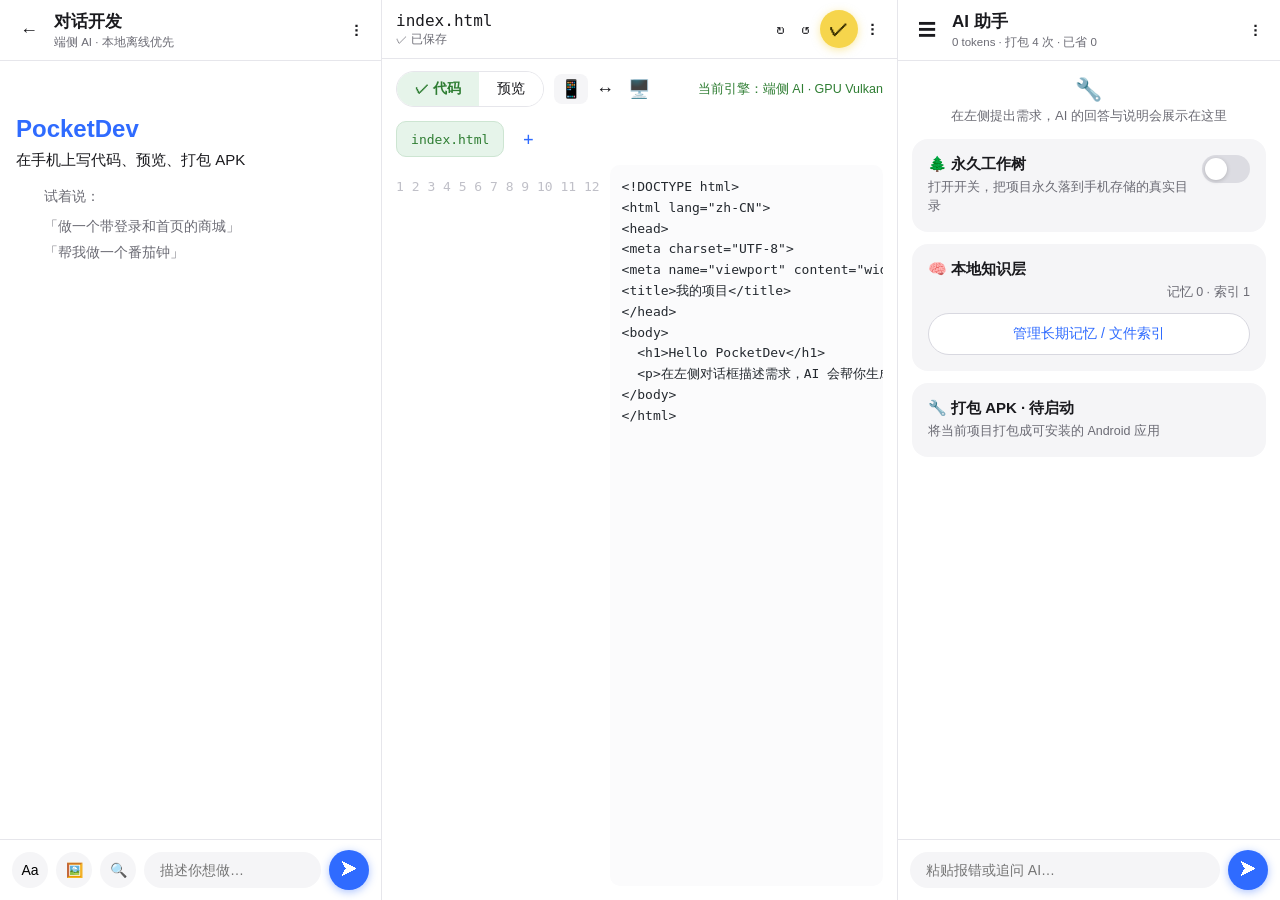
==== pocketdev/index.html @ 3df7f2e0 "feat: 手机全栈代码开发平台 Co-authored-by: traeagent <traeagent@users.noreply.github.com>" ====
<!DOCTYPE html>
<html lang="zh-CN">
<head>
<meta charset="UTF-8">
<meta name="viewport" content="width=device-width, initial-scale=1.0, maximum-scale=1.0, user-scalable=no">
<title>PocketDev - 手机全栈开发平台</title>
<link rel="stylesheet" href="style.css">
</head>
<body>

<!-- 移动端底部面板切换栏 -->
<nav class="mobile-nav">
  <button class="mnav-btn active" data-panel="chat">💬 对话</button>
  <button class="mnav-btn" data-panel="editor">📝 代码</button>
  <button class="mnav-btn" data-panel="assistant">🤖 AI 助手</button>
</nav>

<div class="app">

  <!-- ========== 左栏：对话开发 ========== -->
  <section class="panel panel-chat" id="panel-chat">
    <header class="panel-header">
      <button class="icon-btn" title="返回">←</button>
      <div class="header-title">
        <h1>对话开发</h1>
        <p>端侧 AI · 本地离线优先</p>
      </div>
      <button class="icon-btn" title="更多">⋮</button>
    </header>

    <div class="chat-body" id="chatBody">
      <div class="welcome" id="welcome">
        <h2 class="logo">PocketDev</h2>
        <p class="slogan">在手机上写代码、预览、打包 APK</p>
        <div class="try-say">
          <p class="try-title">试着说：</p>
          <button class="try-item" data-prompt="做一个带登录和首页的商城">「做一个带登录和首页的商城」</button>
          <button class="try-item" data-prompt="帮我做一个番茄钟">「帮我做一个番茄钟」</button>
        </div>
      </div>
    </div>

    <footer class="chat-input-bar">
      <button class="round-btn" title="文本设置">Aa</button>
      <button class="round-btn" title="图片">🖼️</button>
      <button class="round-btn" title="搜索">🔍</button>
      <input type="text" id="chatInput" placeholder="描述你想做…" autocomplete="off">
      <button class="send-btn" id="chatSend" title="发送">➤</button>
    </footer>
  </section>

  <!-- ========== 中栏：代码 / 预览 ========== -->
  <section class="panel panel-editor active" id="panel-editor">
    <header class="panel-header">
      <div class="header-title file-title">
        <h1 id="currentFileName">index.html</h1>
        <p class="save-state" id="saveState">✓ 已保存</p>
      </div>
      <div class="header-actions">
        <button class="icon-btn" id="btnRefresh" title="刷新预览">↻</button>
        <button class="icon-btn" id="btnUndo" title="撤销">↺</button>
        <button class="check-btn" id="btnSave" title="保存">✓</button>
        <button class="icon-btn" title="更多">⋮</button>
      </div>
    </header>

    <div class="editor-toolbar">
      <div class="view-toggle">
        <button class="toggle-btn active" id="tabCode">✓ 代码</button>
        <button class="toggle-btn" id="tabPreview">预览</button>
      </div>
      <div class="device-btns">
        <button class="icon-btn device active" data-device="phone" title="手机">📱</button>
        <button class="icon-btn device" data-device="fold" title="折叠屏">↔️</button>
        <button class="icon-btn device" data-device="desktop" title="桌面">🖥️</button>
      </div>
      <span class="engine-tag">当前引擎：端侧 AI · GPU Vulkan</span>
    </div>

    <div class="file-tabs" id="fileTabs"></div>

    <div class="editor-body">
      <div class="code-wrap" id="codeWrap">
        <div class="line-nums" id="lineNums">1</div>
        <textarea id="codeEditor" spellcheck="false"></textarea>
      </div>
      <div class="preview-wrap hidden" id="previewWrap">
        <iframe id="previewFrame" class="preview-phone" sandbox="allow-scripts"></iframe>
      </div>
    </div>
  </section>

  <!-- ========== 右栏：AI 助手 ========== -->
  <section class="panel panel-assistant" id="panel-assistant">
    <header class="panel-header">
      <button class="icon-btn" title="菜单">☰</button>
      <div class="header-title">
        <h1>AI 助手</h1>
        <p><span id="tokenCount">0</span> tokens · 打包 <span id="buildCount">4</span> 次 · 已省 <span id="savedCount">0</span></p>
      </div>
      <button class="icon-btn" title="更多">⋮</button>
    </header>

    <div class="assistant-body">
      <div class="ai-hint">
        <span class="wrench">🔧</span>
        <p>在左侧提出需求，AI 的回答与说明会展示在这里</p>
      </div>
      <div class="ai-messages" id="aiMessages"></div>

      <div class="card">
        <div class="card-row">
          <div class="card-text">
            <h3>🌲 永久工作树</h3>
            <p>打开开关，把项目永久落到手机存储的真实目录</p>
          </div>
          <label class="switch">
            <input type="checkbox" id="workTreeSwitch">
            <span class="slider"></span>
          </label>
        </div>
      </div>

      <div class="card">
        <div class="card-row">
          <div class="card-text">
            <h3>🧠 本地知识层</h3>
            <p class="card-meta">记忆 <span id="memCount">0</span> · 索引 <span id="indexCount">1</span></p>
          </div>
        </div>
        <button class="outline-btn" id="memBtn">管理长期记忆 / 文件索引</button>
      </div>

      <div class="card build-card" id="buildCard">
        <div class="card-row">
          <div class="card-text">
            <h3>🔧 打包 APK · <span id="buildState">待启动</span></h3>
            <p id="buildDesc">将当前项目打包成可安装的 Android 应用</p>
          </div>
        </div>
        <div class="progress hidden" id="buildProgress"><div class="progress-inner" id="buildInner"></div></div>
      </div>
    </div>

    <footer class="chat-input-bar">
      <input type="text" id="aiInput" placeholder="粘贴报错或追问 AI…" autocomplete="off">
      <button class="send-btn" id="aiSend" title="发送">➤</button>
    </footer>
  </section>

</div>

<div class="toast" id="toast"></div>

<script src="app.js"></script>
</body>
</html>
---- pocketdev/style.css ----
* { margin: 0; padding: 0; box-sizing: border-box; -webkit-tap-highlight-color: transparent; }

:root {
  --blue: #2f6bff;
  --green: #2e7d32;
  --green-bg: #e6f4ea;
  --yellow: #f6d54c;
  --gray-bg: #f5f5f7;
  --border: #e6e6eb;
  --text: #1a1a1e;
  --text-2: #6b6b74;
  --mono: "SF Mono", "JetBrains Mono", Consolas, monospace;
}

html, body { height: 100%; }
body {
  font-family: -apple-system, "PingFang SC", "Microsoft YaHei", sans-serif;
  background: #fff;
  color: var(--text);
  overflow: hidden;
}

.app {
  display: grid;
  grid-template-columns: 1fr 1.35fr 1fr;
  height: 100vh;
}

/* ---------- 通用面板 ---------- */
.panel {
  display: flex;
  flex-direction: column;
  border-right: 1px solid var(--border);
  min-width: 0;
  background: #fff;
}
.panel:last-child { border-right: none; }

.panel-header {
  display: flex;
  align-items: center;
  gap: 10px;
  padding: 10px 14px;
  border-bottom: 1px solid var(--border);
  flex-shrink: 0;
}
.header-title { flex: 1; min-width: 0; }
.header-title h1 { font-size: 17px; font-weight: 600; }
.header-title p { font-size: 11.5px; color: var(--text-2); margin-top: 2px; white-space: nowrap; overflow: hidden; text-overflow: ellipsis; }
.file-title h1 { font-family: var(--mono); font-weight: 500; font-size: 16px; }
.save-state { color: #8a8a92; }
.save-state.dirty { color: #e6a23c; }
.header-actions { display: flex; align-items: center; gap: 4px; }

.icon-btn {
  border: none; background: none; font-size: 18px; cursor: pointer;
  color: var(--text); padding: 6px; border-radius: 8px; line-height: 1;
}
.icon-btn:active { background: var(--gray-bg); }

.check-btn {
  width: 38px; height: 38px; border-radius: 50%;
  background: var(--yellow); border: none; font-size: 19px; font-weight: 700;
  cursor: pointer; color: #3a3000; box-shadow: 0 2px 8px rgba(246,213,76,.5);
}
.check-btn:active { transform: scale(.94); }

/* ---------- 左栏：对话 ---------- */
.chat-body { flex: 1; overflow-y: auto; padding: 18px 16px; }
.welcome { margin-top: 4vh; }
.logo { color: var(--blue); font-size: 24px; font-weight: 700; }
.slogan { margin-top: 8px; font-size: 15px; color: var(--text); }
.try-say { margin-top: 18px; margin-left: 28px; }
.try-title { color: var(--text-2); font-size: 13.5px; margin-bottom: 8px; }
.try-item {
  display: block; border: none; background: none; cursor: pointer;
  color: var(--text-2); font-size: 13.5px; padding: 4px 0; text-align: left;
}
.try-item:active { color: var(--blue); }

.msg { max-width: 88%; padding: 10px 13px; border-radius: 14px; margin-bottom: 10px; font-size: 14px; line-height: 1.55; white-space: pre-wrap; word-break: break-word; }
.msg.user { margin-left: auto; background: var(--blue); color: #fff; border-bottom-right-radius: 4px; }
.msg.ai { background: var(--gray-bg); border-bottom-left-radius: 4px; }
.msg.ai.typing::after { content: "▊"; animation: blink 1s infinite; }
@keyframes blink { 50% { opacity: 0; } }

.chat-input-bar {
  display: flex; align-items: center; gap: 8px;
  padding: 10px 12px; border-top: 1px solid var(--border); flex-shrink: 0;
}
.round-btn {
  width: 36px; height: 36px; border-radius: 50%; border: none;
  background: var(--gray-bg); font-size: 14px; cursor: pointer; flex-shrink: 0;
}
.chat-input-bar input {
  flex: 1; border: none; background: var(--gray-bg); border-radius: 20px;
  padding: 10px 16px; font-size: 14px; outline: none; min-width: 0;
}
.send-btn {
  width: 40px; height: 40px; border-radius: 50%; border: none; flex-shrink: 0;
  background: var(--blue); color: #fff; font-size: 16px; cursor: pointer;
  box-shadow: 0 2px 8px rgba(47,107,255,.4);
}
.send-btn:active { transform: scale(.94); }

/* ---------- 中栏：编辑器 ---------- */
.editor-toolbar {
  display: flex; align-items: center; gap: 10px; flex-wrap: wrap;
  padding: 12px 14px 6px;
}
.view-toggle {
  display: flex; border: 1px solid var(--border); border-radius: 22px;
  overflow: hidden; flex-shrink: 0;
}
.toggle-btn {
  border: none; background: #fff; padding: 8px 18px; font-size: 14px;
  cursor: pointer; color: var(--text);
}
.toggle-btn.active { background: var(--green-bg); color: var(--green); font-weight: 600; }
.device-btns { display: flex; gap: 2px; }
.device.active { background: var(--gray-bg); border-radius: 8px; }
.engine-tag { margin-left: auto; color: var(--green); font-size: 12.5px; white-space: nowrap; }

.file-tabs {
  display: flex; gap: 8px; padding: 8px 14px; overflow-x: auto; flex-shrink: 0;
}
.file-tab {
  display: flex; align-items: center; gap: 6px;
  background: var(--gray-bg); border-radius: 10px; padding: 7px 14px;
  font-family: var(--mono); font-size: 13px; cursor: pointer; white-space: nowrap;
  border: 1px solid transparent;
}
.file-tab.active { background: var(--green-bg); color: var(--green); border-color: #cde5d2; }
.file-tab .close { color: #b0b0b8; font-size: 12px; }
.file-tab.add { background: none; color: var(--blue); font-size: 17px; padding: 7px 10px; }

.editor-body { flex: 1; position: relative; overflow: hidden; }
.code-wrap {
  position: absolute; inset: 0; display: flex; padding: 0 14px 14px;
}
.line-nums {
  font-family: var(--mono); font-size: 13px; line-height: 1.6; color: #c0c0c8;
  text-align: right; padding: 12px 10px 12px 0; user-select: none; overflow: hidden;
}
#codeEditor {
  flex: 1; border: none; outline: none; resize: none;
  font-family: var(--mono); font-size: 13px; line-height: 1.6;
  padding: 12px; background: #fbfbfc; border-radius: 10px; color: #24292f;
  white-space: pre; overflow: auto;
}
.preview-wrap { position: absolute; inset: 0; display: flex; justify-content: center; background: #ececf0; padding: 12px; }
.hidden { display: none !important; }
#previewFrame { border: none; background: #fff; border-radius: 14px; box-shadow: 0 4px 24px rgba(0,0,0,.1); width: 100%; height: 100%; }
#previewFrame.preview-phone { max-width: 390px; }
#previewFrame.preview-fold { max-width: 640px; }
#previewFrame.preview-desktop { max-width: 100%; }

/* ---------- 右栏：AI 助手 ---------- */
.assistant-body { flex: 1; overflow-y: auto; padding: 16px 14px; }
.ai-hint { text-align: center; color: var(--text-2); font-size: 13px; margin-bottom: 14px; }
.ai-hint .wrench { font-size: 22px; display: block; margin-bottom: 4px; }
.ai-messages .msg { max-width: 100%; }

.card {
  background: var(--gray-bg); border-radius: 16px; padding: 16px; margin-bottom: 12px;
}
.card-row { display: flex; align-items: flex-start; gap: 10px; }
.card-text { flex: 1; }
.card-text h3 { font-size: 15px; font-weight: 600; }
.card-text p { font-size: 12.5px; color: var(--text-2); margin-top: 4px; line-height: 1.5; }
.card-meta { text-align: right; }
.outline-btn {
  width: 100%; margin-top: 12px; padding: 11px; border-radius: 22px;
  border: 1px solid #d8d8e0; background: #fff; color: var(--blue);
  font-size: 14px; font-weight: 500; cursor: pointer;
}
.outline-btn:active { background: var(--gray-bg); }

.switch { position: relative; width: 48px; height: 28px; flex-shrink: 0; }
.switch input { opacity: 0; width: 0; height: 0; }
.slider {
  position: absolute; inset: 0; border-radius: 28px; background: #dcdce2;
  transition: .25s; cursor: pointer;
}
.slider::before {
  content: ""; position: absolute; width: 22px; height: 22px; border-radius: 50%;
  background: #fff; top: 3px; left: 3px; transition: .25s;
  box-shadow: 0 1px 4px rgba(0,0,0,.2);
}
.switch input:checked + .slider { background: var(--blue); }
.switch input:checked + .slider::before { transform: translateX(20px); }

.progress { height: 6px; border-radius: 6px; background: #e2e2e8; margin-top: 12px; overflow: hidden; }
.progress-inner { height: 100%; width: 0; border-radius: 6px; background: var(--blue); transition: width .3s; }

/* ---------- Toast ---------- */
.toast {
  position: fixed; left: 50%; bottom: 90px; transform: translateX(-50%) translateY(20px);
  background: rgba(30,30,36,.92); color: #fff; padding: 10px 18px; border-radius: 20px;
  font-size: 13.5px; opacity: 0; pointer-events: none; transition: .3s; z-index: 99;
  max-width: 80vw; text-align: center;
}
.toast.show { opacity: 1; transform: translateX(-50%) translateY(0); }

/* ---------- 移动端导航 ---------- */
.mobile-nav { display: none; }

@media (max-width: 900px) {
  .app { grid-template-columns: 1fr; height: calc(100vh - 56px); }
  .panel { display: none; border-right: none; }
  .panel.mobile-active { display: flex; }
  .mobile-nav {
    display: flex; height: 56px; border-top: 1px solid var(--border);
    position: fixed; bottom: 0; left: 0; right: 0; background: #fff; z-index: 10;
  }
  .mnav-btn {
    flex: 1; border: none; background: none; font-size: 13px; cursor: pointer;
    color: var(--text-2);
  }
  .mnav-btn.active { color: var(--blue); font-weight: 600; }
}
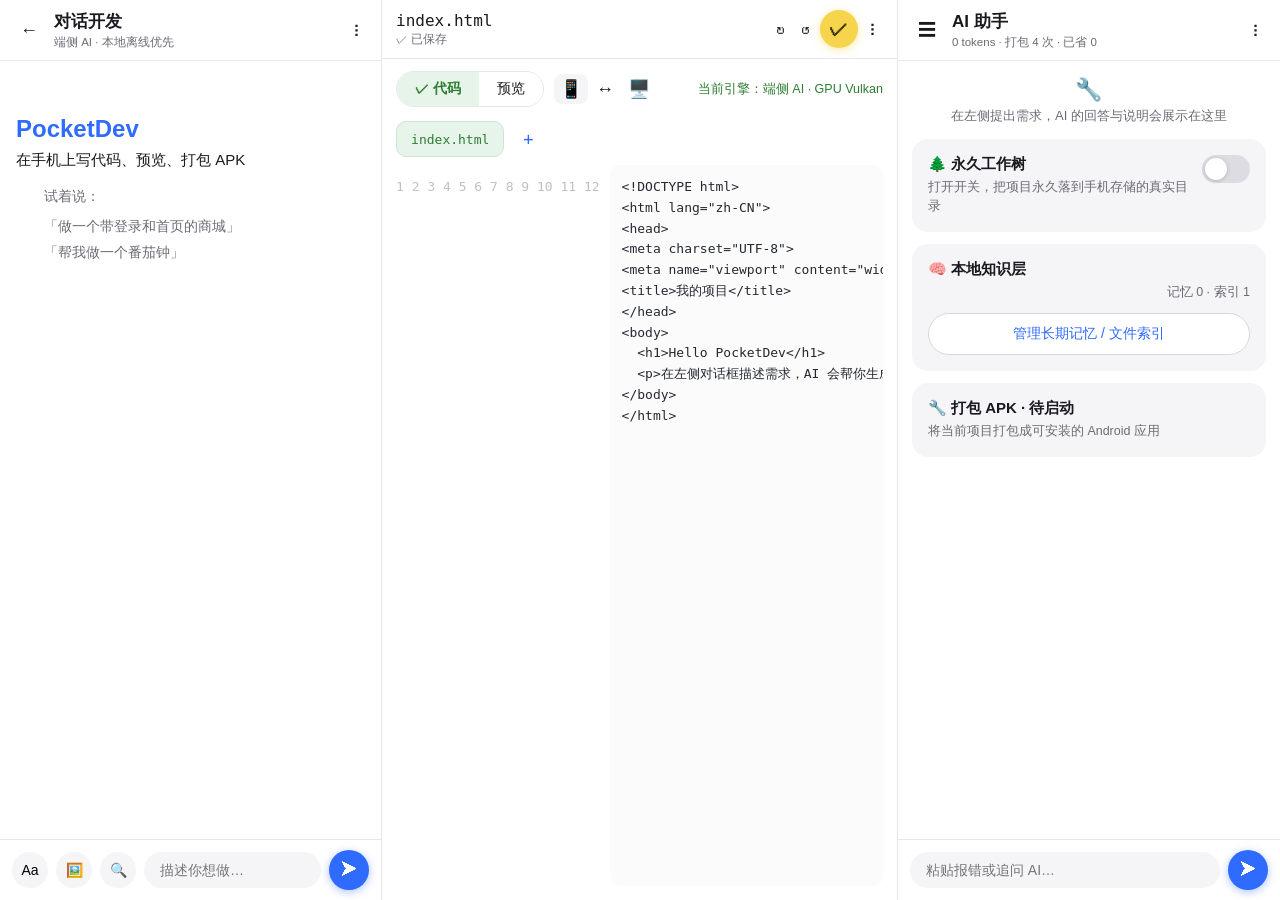
==== commit 6d0ab87a: "feat: update workspace Co-authored-by: traeagent <traeagent@users.noreply.github.com>" ====
--- a/pocketdev/index.html
+++ b/pocketdev/index.html
@@ -50,7 +50,7 @@
   </section>
 
   <!-- ========== 中栏：代码 / 预览 ========== -->
-  <section class="panel panel-editor active" id="panel-editor">
+  <section class="panel panel-editor" id="panel-editor">
     <header class="panel-header">
       <div class="header-title file-title">
         <h1 id="currentFileName">index.html</h1>
--- a/pocketdev/style.css
+++ b/pocketdev/style.css
@@ -18,12 +18,14 @@
   background: #fff;
   color: var(--text);
   overflow: hidden;
+  -webkit-text-size-adjust: 100%;
 }
 
 .app {
   display: grid;
   grid-template-columns: 1fr 1.35fr 1fr;
   height: 100vh;
+  height: 100dvh;
 }
 
 /* ---------- 通用面板 ---------- */
@@ -147,13 +149,21 @@
   font-family: var(--mono); font-size: 13px; line-height: 1.6;
   padding: 12px; background: #fbfbfc; border-radius: 10px; color: #24292f;
   white-space: pre; overflow: auto;
-}
-.preview-wrap { position: absolute; inset: 0; display: flex; justify-content: center; background: #ececf0; padding: 12px; }
+  -webkit-overflow-scrolling: touch;
+}
+.preview-wrap {
+  position: absolute; inset: 0; display: flex; justify-content: center; align-items: center;
+  background: #ececf0; padding: 12px; overflow: hidden;
+}
 .hidden { display: none !important; }
-#previewFrame { border: none; background: #fff; border-radius: 14px; box-shadow: 0 4px 24px rgba(0,0,0,.1); width: 100%; height: 100%; }
-#previewFrame.preview-phone { max-width: 390px; }
-#previewFrame.preview-fold { max-width: 640px; }
-#previewFrame.preview-desktop { max-width: 100%; }
+#previewFrame {
+  display: block; border: none; border: 0; background: #fff; border-radius: 14px;
+  box-shadow: 0 4px 24px rgba(0,0,0,.12); width: 100%; height: 100%;
+  max-width: 100%;
+}
+#previewFrame.preview-phone { max-width: 420px; max-height: 860px; }
+#previewFrame.preview-fold { max-width: 680px; max-height: 860px; }
+#previewFrame.preview-desktop { max-width: 100%; max-height: 100%; }
 
 /* ---------- 右栏：AI 助手 ---------- */
 .assistant-body { flex: 1; overflow-y: auto; padding: 16px 14px; }
@@ -206,16 +216,48 @@
 .mobile-nav { display: none; }
 
 @media (max-width: 900px) {
-  .app { grid-template-columns: 1fr; height: calc(100vh - 56px); }
+  .app {
+    grid-template-columns: 1fr;
+    height: calc(100vh - 56px);
+    height: calc(100dvh - 56px);
+  }
   .panel { display: none; border-right: none; }
   .panel.mobile-active { display: flex; }
   .mobile-nav {
     display: flex; height: 56px; border-top: 1px solid var(--border);
     position: fixed; bottom: 0; left: 0; right: 0; background: #fff; z-index: 10;
+    padding-bottom: env(safe-area-inset-bottom);
+    box-sizing: content-box;
   }
   .mnav-btn {
     flex: 1; border: none; background: none; font-size: 13px; cursor: pointer;
     color: var(--text-2);
   }
   .mnav-btn.active { color: var(--blue); font-weight: 600; }
-}
+
+  /* 窄屏工具栏：引擎标签换行，避免挤压 */
+  .engine-tag {
+    order: 3; width: 100%; margin-left: 0; text-align: right;
+    font-size: 11.5px; padding-right: 2px;
+  }
+  .editor-toolbar { gap: 6px; padding: 10px 12px 6px; }
+
+  /* 对话输入栏留出安全区 */
+  .panel-chat .chat-input-bar,
+  .panel-assistant .chat-input-bar {
+    padding-bottom: calc(10px + env(safe-area-inset-bottom));
+  }
+}
+
+/* ---------- 超窄屏（手机竖屏）优化 ---------- */
+@media (max-width: 480px) {
+  .panel-header { padding: 9px 12px; gap: 6px; }
+  .header-title h1 { font-size: 16px; }
+  .check-btn { width: 34px; height: 34px; font-size: 17px; }
+  .round-btn { width: 34px; height: 34px; }
+  .send-btn { width: 38px; height: 38px; }
+  .toggle-btn { padding: 7px 14px; font-size: 13.5px; }
+  .chat-body { padding: 14px 12px; }
+  .welcome { margin-top: 2vh; }
+  .msg { font-size: 13.5px; }
+}
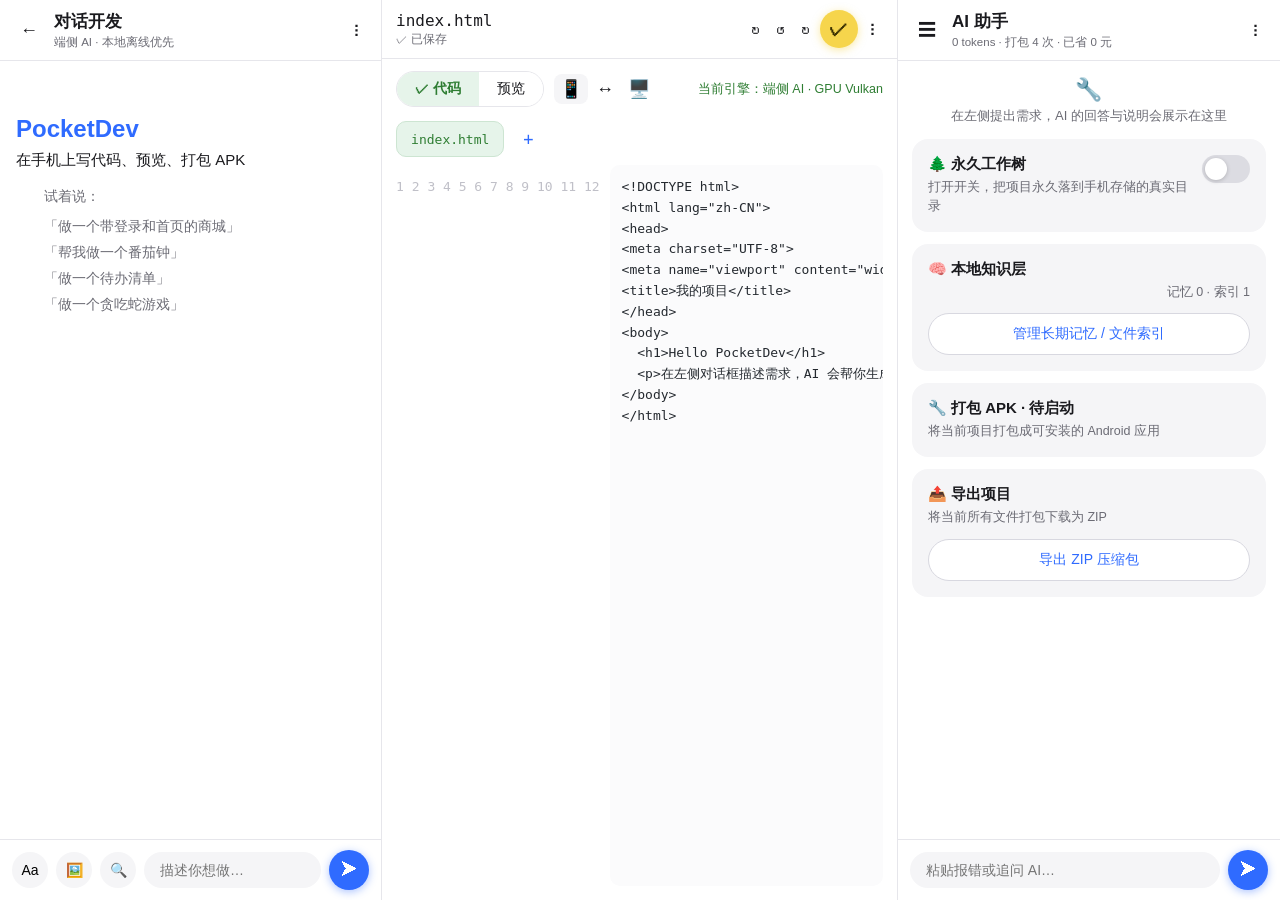
==== commit 75e47ec4: "feat: Quickly Understand All Projects Co-authored-by: traeagent <traeagent@users.noreply.github.com>" ====
--- a/pocketdev/index.html
+++ b/pocketdev/index.html
@@ -3,6 +3,8 @@
 <head>
 <meta charset="UTF-8">
 <meta name="viewport" content="width=device-width, initial-scale=1.0, maximum-scale=1.0, user-scalable=no">
+<meta name="apple-mobile-web-app-capable" content="yes">
+<meta name="theme-color" content="#2f6bff">
 <title>PocketDev - 手机全栈开发平台</title>
 <link rel="stylesheet" href="style.css">
 </head>
@@ -20,12 +22,12 @@
   <!-- ========== 左栏：对话开发 ========== -->
   <section class="panel panel-chat" id="panel-chat">
     <header class="panel-header">
-      <button class="icon-btn" title="返回">←</button>
+      <button class="icon-btn" id="btnBack" title="返回">←</button>
       <div class="header-title">
         <h1>对话开发</h1>
         <p>端侧 AI · 本地离线优先</p>
       </div>
-      <button class="icon-btn" title="更多">⋮</button>
+      <button class="icon-btn" id="btnChatMore" title="更多">⋮</button>
     </header>
 
     <div class="chat-body" id="chatBody">
@@ -36,14 +38,16 @@
           <p class="try-title">试着说：</p>
           <button class="try-item" data-prompt="做一个带登录和首页的商城">「做一个带登录和首页的商城」</button>
           <button class="try-item" data-prompt="帮我做一个番茄钟">「帮我做一个番茄钟」</button>
+          <button class="try-item" data-prompt="做一个待办清单">「做一个待办清单」</button>
+          <button class="try-item" data-prompt="做一个贪吃蛇游戏">「做一个贪吃蛇游戏」</button>
         </div>
       </div>
     </div>
 
     <footer class="chat-input-bar">
-      <button class="round-btn" title="文本设置">Aa</button>
-      <button class="round-btn" title="图片">🖼️</button>
-      <button class="round-btn" title="搜索">🔍</button>
+      <button class="round-btn" id="btnTextSettings" title="文本设置">Aa</button>
+      <button class="round-btn" id="btnImage" title="图片">🖼️</button>
+      <button class="round-btn" id="btnSearch" title="搜索">🔍</button>
       <input type="text" id="chatInput" placeholder="描述你想做…" autocomplete="off">
       <button class="send-btn" id="chatSend" title="发送">➤</button>
     </footer>
@@ -59,8 +63,9 @@
       <div class="header-actions">
         <button class="icon-btn" id="btnRefresh" title="刷新预览">↻</button>
         <button class="icon-btn" id="btnUndo" title="撤销">↺</button>
+        <button class="icon-btn" id="btnRedo" title="重做">↻</button>
         <button class="check-btn" id="btnSave" title="保存">✓</button>
-        <button class="icon-btn" title="更多">⋮</button>
+        <button class="icon-btn" id="btnEditorMore" title="更多">⋮</button>
       </div>
     </header>
 
@@ -74,7 +79,7 @@
         <button class="icon-btn device" data-device="fold" title="折叠屏">↔️</button>
         <button class="icon-btn device" data-device="desktop" title="桌面">🖥️</button>
       </div>
-      <span class="engine-tag">当前引擎：端侧 AI · GPU Vulkan</span>
+      <span class="engine-tag" id="engineTag">当前引擎：端侧 AI · GPU Vulkan</span>
     </div>
 
     <div class="file-tabs" id="fileTabs"></div>
@@ -82,10 +87,10 @@
     <div class="editor-body">
       <div class="code-wrap" id="codeWrap">
         <div class="line-nums" id="lineNums">1</div>
-        <textarea id="codeEditor" spellcheck="false"></textarea>
+        <textarea id="codeEditor" spellcheck="false" autocorrect="off" autocapitalize="off"></textarea>
       </div>
       <div class="preview-wrap hidden" id="previewWrap">
-        <iframe id="previewFrame" class="preview-phone" sandbox="allow-scripts"></iframe>
+        <iframe id="previewFrame" class="preview-phone" sandbox="allow-scripts allow-same-origin"></iframe>
       </div>
     </div>
   </section>
@@ -93,12 +98,12 @@
   <!-- ========== 右栏：AI 助手 ========== -->
   <section class="panel panel-assistant" id="panel-assistant">
     <header class="panel-header">
-      <button class="icon-btn" title="菜单">☰</button>
+      <button class="icon-btn" id="btnAssistantMenu" title="菜单">☰</button>
       <div class="header-title">
         <h1>AI 助手</h1>
-        <p><span id="tokenCount">0</span> tokens · 打包 <span id="buildCount">4</span> 次 · 已省 <span id="savedCount">0</span></p>
+        <p><span id="tokenCount">0</span> tokens · 打包 <span id="buildCount">4</span> 次 · 已省 <span id="savedCount">0</span> 元</p>
       </div>
-      <button class="icon-btn" title="更多">⋮</button>
+      <button class="icon-btn" id="btnAssistantMore" title="更多">⋮</button>
     </header>
 
     <div class="assistant-body">
@@ -139,6 +144,17 @@
           </div>
         </div>
         <div class="progress hidden" id="buildProgress"><div class="progress-inner" id="buildInner"></div></div>
+        <button class="outline-btn hidden" id="downloadApkBtn" style="margin-top:12px;">📥 下载 APK</button>
+      </div>
+
+      <div class="card">
+        <div class="card-row">
+          <div class="card-text">
+            <h3>📤 导出项目</h3>
+            <p>将当前所有文件打包下载为 ZIP</p>
+          </div>
+        </div>
+        <button class="outline-btn" id="exportBtn">导出 ZIP 压缩包</button>
       </div>
     </div>
 
